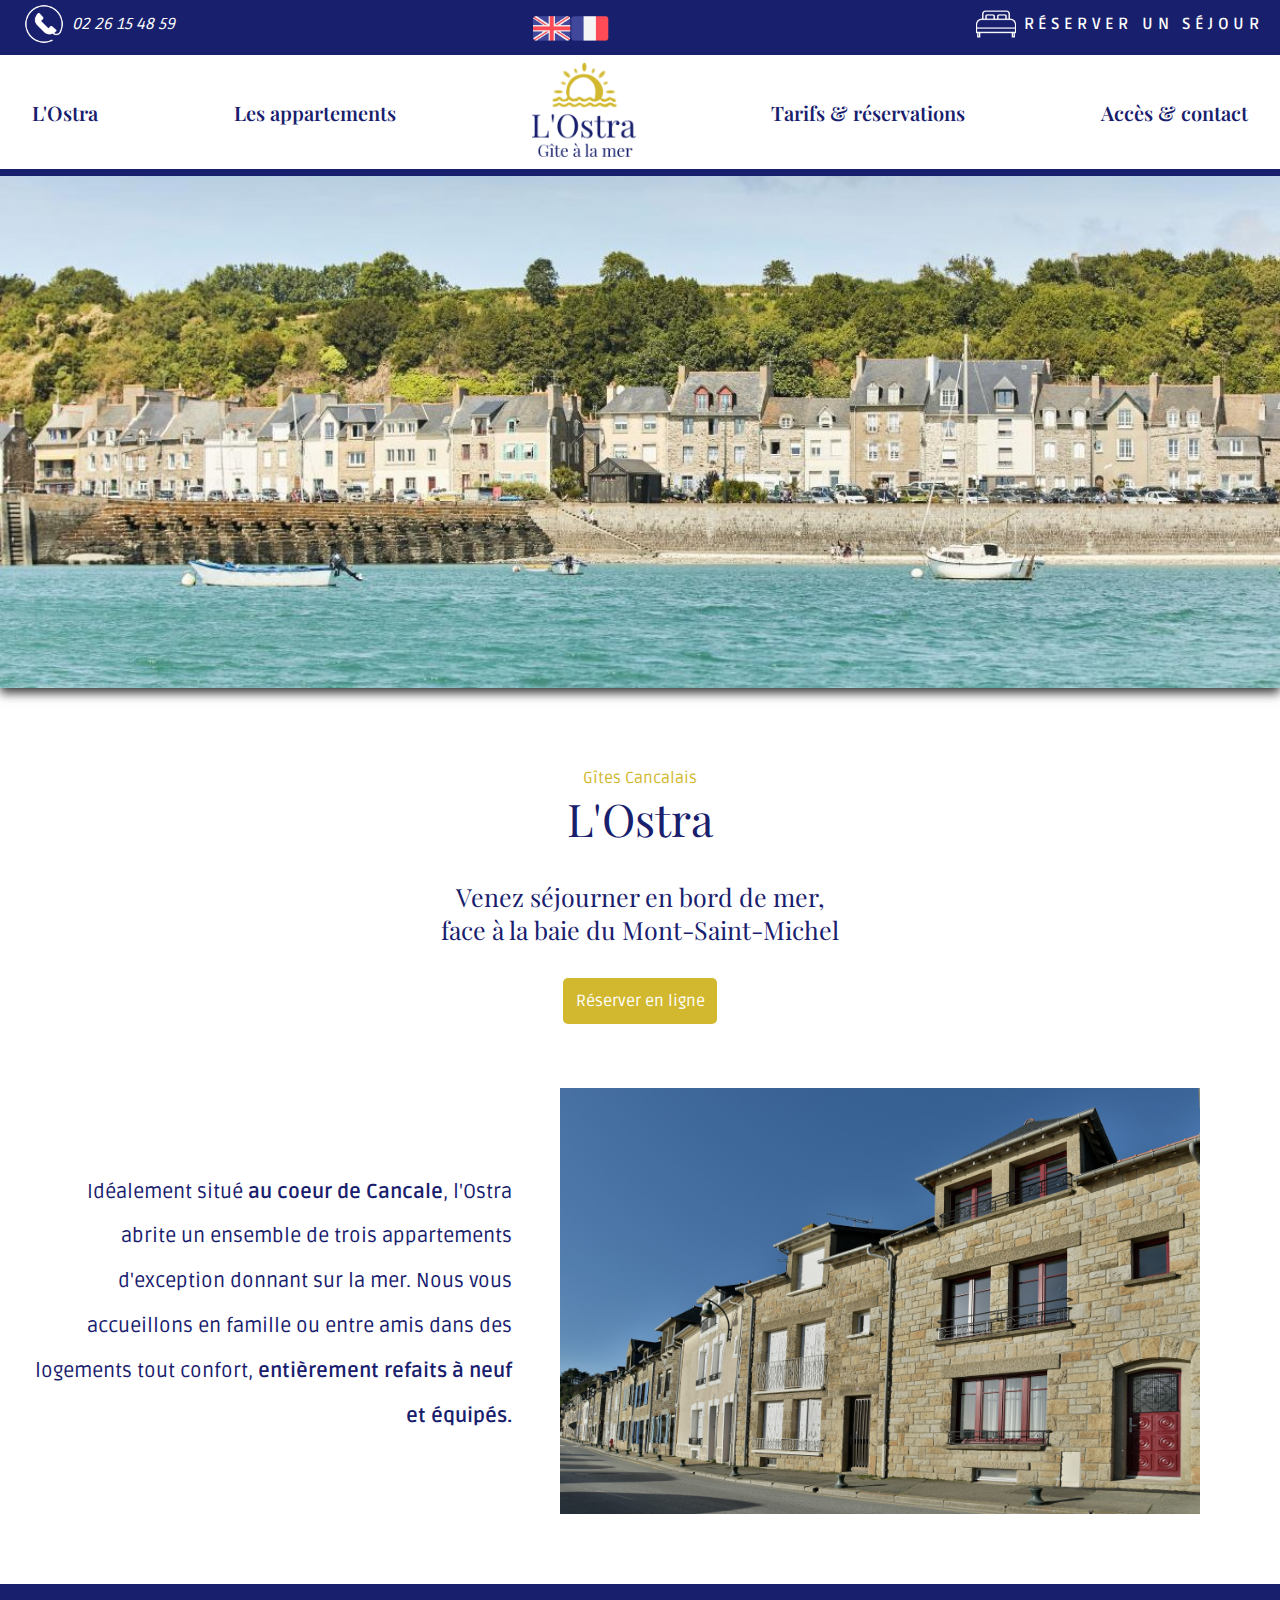
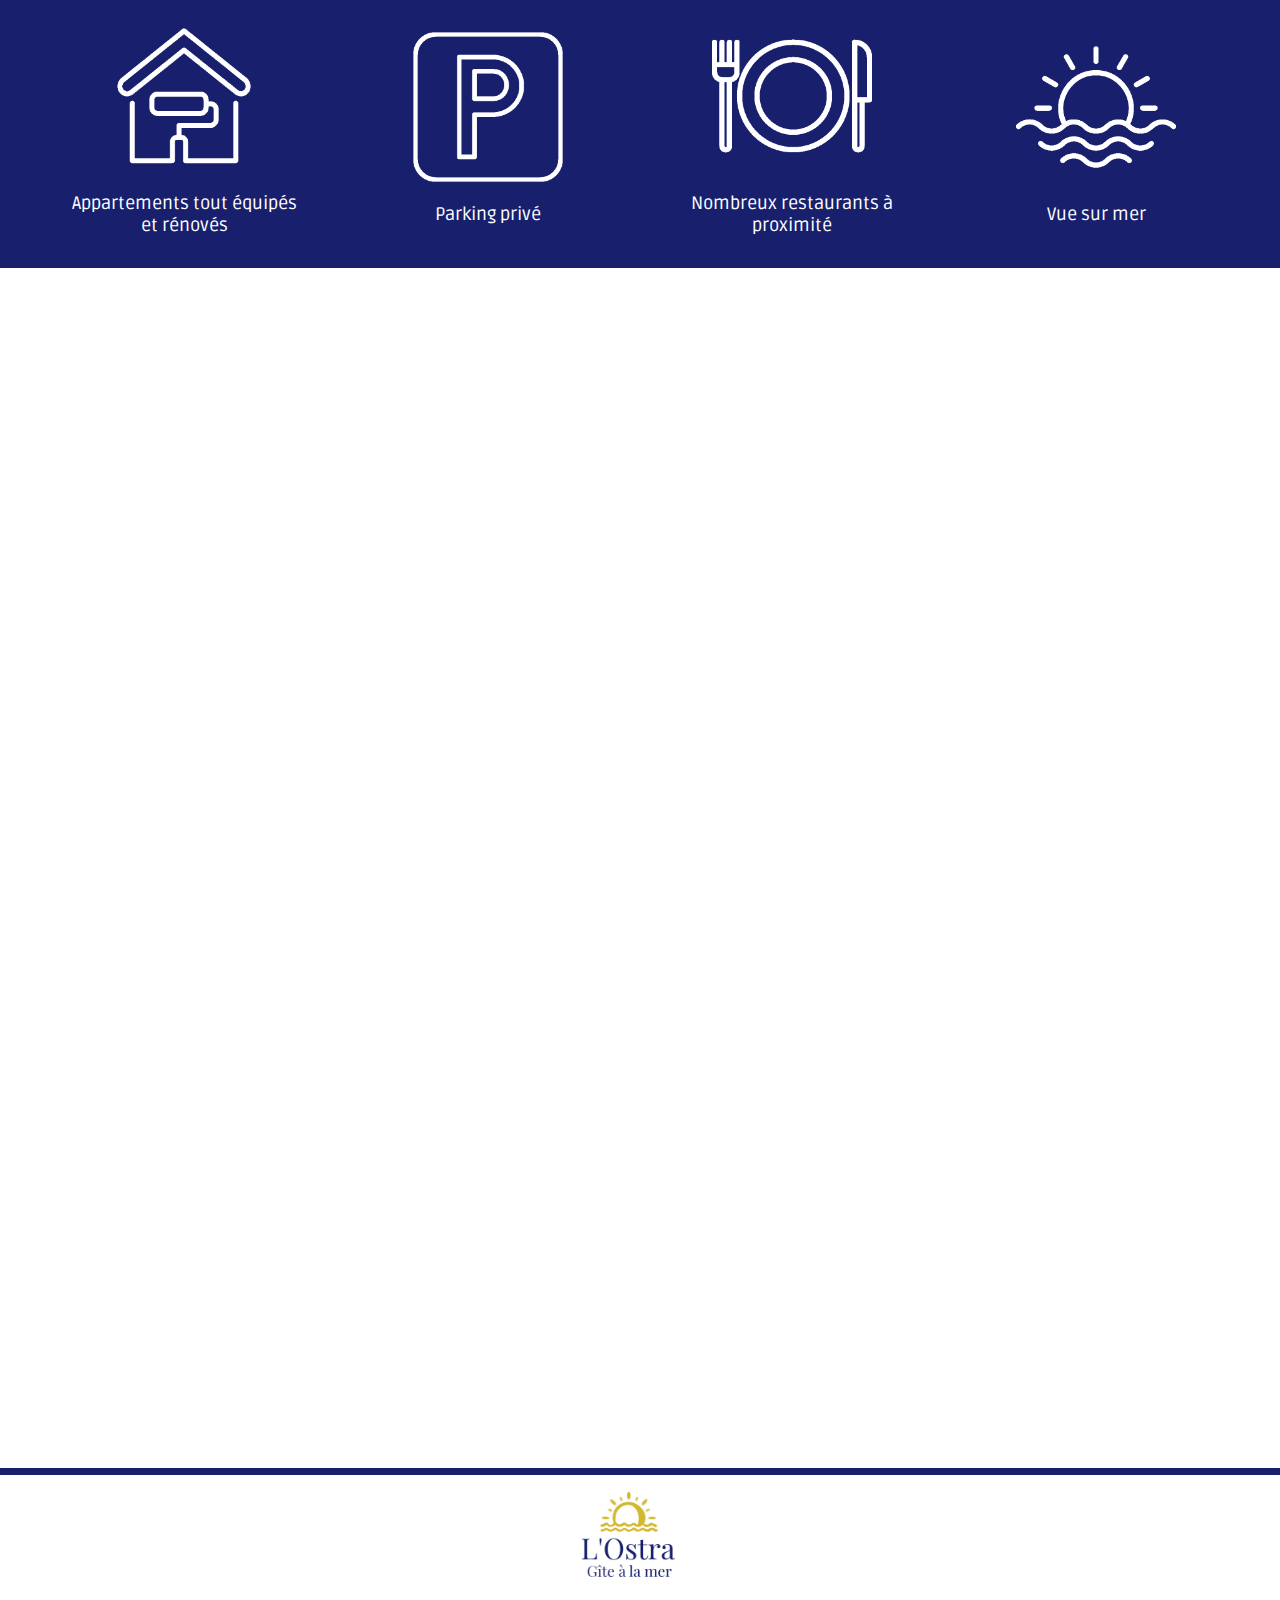
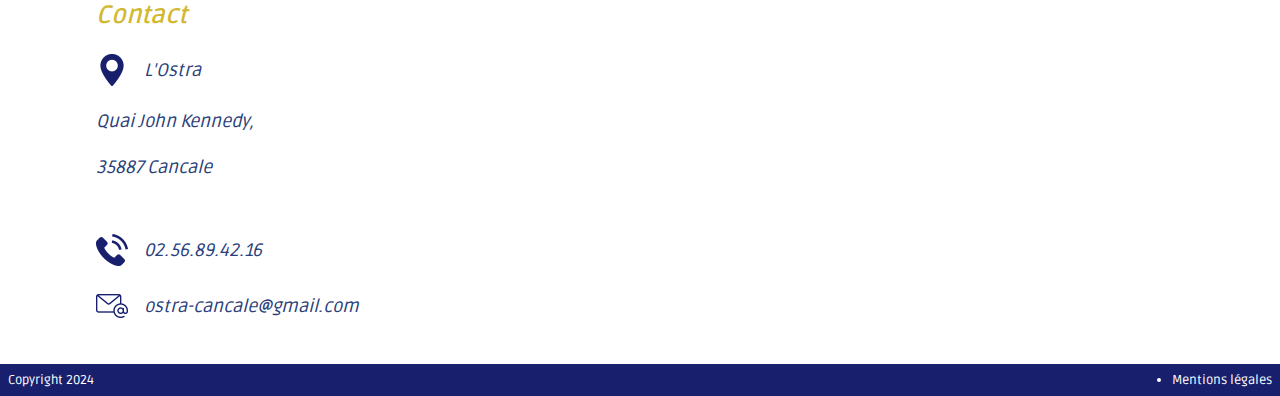
==== index.html @ 4438bdbd "first commit" ====
<!DOCTYPE html>
<html lang="en">
<head>
    <meta charset="UTF-8">
    <meta http-equiv="X-UA-Compatible" content="IE=edge">
    <meta name="viewport" content="width=device-width, initial-scale=1.0">
    <title>Accueil</title>
    <link rel="stylesheet" href="./index.css">
    <link rel="preconnect" href="https://fonts.googleapis.com">
    <link rel="stylesheet" href="./flickity.css" media="screen">
<link rel="preconnect" href="https://fonts.gstatic.com" crossorigin>
<link href="https://fonts.googleapis.com/css2?family=Ruda:wght@400;600;700;800&display=swap" rel="stylesheet">
<link rel="preconnect" href="https://fonts.googleapis.com">
<link rel="preconnect" href="https://fonts.gstatic.com" crossorigin>
<link href="https://fonts.googleapis.com/css2?family=Playfair+Display:wght@400;500;600&display=swap" rel="stylesheet">
</head>
<body>
  
    <header>
        <ul id="info_line">
            <li><img class="info-icon" src="./img/phone-iconw.png" alt="logo">02 26 15 48 59</li> 
            <li><img class="langIcon" id="english" src="./img/engfra.png" alt="logo"></li>
            <li id="button-resa"><img class="info-icon" src="./img/bedw.png" alt="logo">Réserver un séjour</li>
            <!-- <li id="button-resaEn"><img class="info-icon" src="./img/bedw.png" alt="logo">Book a stay</li>
            -->
        </ul>

       <nav id="firstnav">
        <ul>
            <li><a href="index.html">L'Ostra</a></li>
            <li><a href="appart.html">Les appartements</a></li>
            <li><a href="#"><img id="logo" src="./img/ostralog.png" alt="logo"></a></li>
            <li><a href="tarifs.html">Tarifs & réservations</a></li>
            <li><a href="contact.html">Accès & contact</a></li>
        </ul>
       </nav>
       <nav id="firstnavEn">
        <ul>
            <li><a href="index.html">L'Ostra</a></li>
            <li><a href="appart.html">Appartements</a></li>
            <li><a href="#"><img id="logo" src="./img/ostralog.png" alt="logo"></a></li>
            <li><a href="tarifs.html">Rates & Booking</a></li>
            <li><a href="contact.html">Access & Contact</a></li>
        </ul>
       </nav>
       <nav class="secondnav">
        <ul>
            <li><a href="index.html">L'Ostra</a></li>
            <li><a href="appart.html">Les appartements</a></li>
            <li><a href="#"><img id="logomini" src="./img/ostralogmini2.png" alt="logo"></a></li>
            <li><a href="tarifs.html">Tarifs & réservations</a></li>
            <li><a href="contact.html">Accès & contact</a></li>
        </ul>
       </nav>
       <nav class="secondnavEn">
        <ul>
            <li><a href="index.html">L'Ostra</a></li>
            <li><a href="appart.html">Appartments</a></li>
            <li><a href="#"><img id="logomini" src="./img/ostralogmini2.png" alt="logo"></a></li>
            <li><a href="tarifs.html">Rates & Booking</a></li>
            <li><a href="contact.html">Access & Contact</a></li>
        </ul>
       </nav>
       <div id="catchphraseIndex">
        <!-- <div id="catchtext">Découvrez la Bretagne</div> -->
    </div>
    </header>
    <main>
        <div id="fr"></div>
        <div id="pres">Gîtes Cancalais</div>
        <div id="maintitle">L'Ostra</div>
        <div id="attract">Venez séjourner en bord de mer, face à la baie du Mont-Saint-Michel</div>

        <div id="attractEn">Come and stay by the sea, facing the bay of Mont-Saint-Michel</div>
        
        <button id="buttonbookFr">Réserver en ligne</button>
        <button id="buttonbookEn">Book online</button>
        <div id="presentation">
            <div id="presentationtext">Idéalement situé <b>au coeur de Cancale</b>, l'Ostra abrite un ensemble de trois appartements d'exception donnant sur la mer. Nous vous accueillons en famille ou entre amis dans des logements tout confort, <b>entièrement refaits à neuf et équipés.</b></div>
            <div id="presentationtextEn"> Ideally located in the heart of Cancale, Ostra is home to three exceptional apartments overlooking the sea. We welcome you, your family or friends, to our fully equipped and refurbished apartments.</div>
           <div id="presentationimg"> <img src="./img/photograph/communs/2.JPG" alt="logo"></div>
        </div>

       

        <div id="pointsforts">
            <ul>
            <li><img src="./img/renove.png" alt="logo">Appartements tout équipés et rénovés</li>
            <li><img src="./img/parking.png" alt="logo">Parking privé 
                <!-- et bornes de chargement -->
            </li>
            <li><img src="./img/restaurant.png" alt="logo">Nombreux restaurants à proximité</li>
            <li><img src="./img/ete.png" alt="logo">Vue sur mer</li>
        </ul>
        </div>
        <div id="moredetailed">
            <!-- D’une capacité de 17 chambres, La Marinière est idéalement situé (proche de la gare et d’intra-muros).

            L’hôtel est entièrement non-fumeur et nous acceptons les animaux, sous réserve d’un supplément.
            
            Attention, nous ne disposons pas d'équipement adéquat à l'accueil des PMR.
            Vous disposerez 
            
            Nos chambres doubles avec terrasse pour deux personnes, sont composées chacune d’un lit double et équipées d’une salle d’eau, avec sèche-cheveux et produits d’accueil.
            
            Vous disposez d’une chambre équipée d’un bureau, d’une télé, d’un placard, d’une connexion Wifi.
            
            Nos chambres twins, pour deux personnes, composées chacune de deux lits simples, sont équipées d’une salle d’eau avec produits d’accueil.
            
            Vous disposez d’une chambre équipée d’un bureau, d’une télé, d’un placard, d’une connexion Wifi.
            
            Attention à bien préciser le type de chambre souhaité lors de votre réservation !
            Nos chambres doubles pour deux personnes, composées chacune d’un lit double, sont équipées chacune d’une salle d’eau et produits d’accueil.
            
            Vous disposez d’une chambre équipée d’un bureau, d’une télé, d’un placard, d’une connexion Wifi. -->
           
            <button class="bigButton"><a href="appart.html">Découvrir les appartements</a></button>
            
            
            </div>

                
        <!-- <p><code>freeScroll: true, wrapAround: true</code></p>

        Flickity HTML init 
        <div class="gallery js-flickity"
          data-flickity-options='{ "wrapAround": true }'>
            <div class="gallery-cell"><img src="./img/829784388cb84018b4e0a3b78210ef37.png" alt="logo"></div>
            <div class="gallery-cell"><img src="./img/restaurant.png" alt="logo"></div>
            <div class="gallery-cell"><img src="./img/restaurant.png" alt="logo"></div>
            
          </div> -->
        
    </main>
    <footer>
       <div id="divlogof"><a href="#"><img id="logofooter" src="./img/ostralog.png" alt="logo"></div>
       
        <div id="footer_content">

            
        
        <ul id="infos_contact">
            <li id="titlecontact">Contact</li>
            <li><img id="logofooter" src="./img/map.png" alt="logo">L'Ostra</li>
            <li>Quai John Kennedy,</li>
            <li>35887 Cancale</li>

            
            <li id="phone_number"><img id="logofooter" src="./img/telephone-blue.png" alt="logo"> 02.56.89.42.16</li>
            <li><img id="logofooter" src="./img/emailb.png" alt="logo">ostra-cancale@gmail.com</li>
        </ul>
           <iframe src="https://www.google.com/maps/embed?pb=!1m18!1m12!1m3!1d84282.75724838756!2d-1.9298327295384368!3d48.68949697264132!2m3!1f0!2f0!3f0!3m2!1i1024!2i768!4f13.1!3m3!1m2!1s0x480e9d7546e61dbd%3A0x40ca5cd36e4b6c0!2sCancale!5e0!3m2!1sfr!2sfr!4v1680554603743!5m2!1sfr!2sfr" width="600" height="350" style="border:0;" allowfullscreen="" loading="lazy" referrerpolicy="no-referrer-when-downgrade"></iframe>
    </div>
        <ul id="copyright">
            <li>Copyright 2024</li>
            <li>Mentions légales</li>
        </ul>

     
    </footer>
    <script src="menuhidden.js"></script>
    <script src="carousel.js"></script>
    <script src="flickity.pkgd.min.js"></script>
    <script src="acces.js"></script>
    <script src="bilingual.js"></script>
</body>
</html>
---- index.css ----
* {
  margin: 0;
  padding: 0;
  font-size: 100%;
  font-family: "Ruda", sans-serif;
  scroll-behavior: smooth;
  /* list-style: none; */
  text-decoration: none;
  box-sizing: border-box;
  width:100fr;
}


header {
  background-size: cover;
  color: white;
  height: auto;
  /* border-bottom: solid 7px #d2b82e; */
  box-shadow: 0 5px 10px rgb(55, 55, 55);
  list-style: none; 
  text-decoration: none;
}

#info_line {
  display: flex;
  justify-content: space-between;
  color:white;
  background-color: #18206d;
  height:3rem;
  font-style: italic;
}

#info_line li {
  display: flex;
  align-items: center;
  justify-content:center;
  padding: 1rem;
  
}


#button-resa,
#button-resaEn{
  text-transform: uppercase;
  font-style: normal;
  font-weight: 600;
  letter-spacing: 0.3rem;
}

#button-resa:hover,
#button-resaEn:hover {
  cursor: pointer;
  color: #d2b82e;
  transition: 0.6s;
}

#button-resaEn{
  display: none;
}

.info-icon{
  height:3.5rem;
  padding:0.5rem;
}

#firstnav{
  color: #18206d;
  display: flex;
  width: 100%;
  height:fit-content;
  justify-content:center;
  align-items: center;
  background-color: white  ;       
  height:8rem;
  z-index: 10;
  font-weight: 600;
  border-bottom: 7px #18206d solid;
  border-top: 7px #18206d solid;
  max-width: 100vw;
}

#firstnavEn{
  color: #18206d;
  display: none;
  width: 100%;
  height:fit-content;
  justify-content:center;
  align-items: center;
  background-color: white  ;       
  height:8rem;
  z-index: 10;
  font-weight: 600;
  border-bottom: 7px #18206d solid;
  border-top: 7px #18206d solid;
  max-width: 100vw;
}

#firstnavEn ul {
  display: flex;
  justify-content: space-between;
  width:100%;
  align-items: center;
  text-align: center;
}

.secondnav{
  display: flex;
  width: 100%;
  height:fit-content;
  justify-content:center;
  align-items: center;
  font-weight: 600;
  background-color: white;
  height:4rem;
  color:#18206d;
  visibility: hidden;
  transition: all 1s ease-in-out;
  position: fixed;
  top: 0;
  box-shadow: 0 7px 30px rgb(55, 55, 55); 
  z-index: 100;
}

.secondnavEn{
  display: none;
  width: 100%;
  height:fit-content;
  justify-content:center;
  align-items: center;
  font-weight: 600;
  background-color: white;
  height:4rem;
  color:#18206d;
  visibility: hidden;
  transition: all 1s ease-in-out;
  position: fixed;
  top: 0;
  box-shadow: 0 7px 30px rgb(55, 55, 55); 
  z-index: 100;
}

#firstnav ul,
.secondnav ul {
  display: flex;
  justify-content: space-between;
  width:100%;
  align-items: center;
  text-align: center;
  
}

nav li {
  display: flex;
  justify-content: center;
  align-items: center;
  padding: 1rem;
  margin:0 1rem;
}

nav a {
  color:#18206d;
  font-family: "playfair display";
  font-size:20px;
}

#firstnav a:hover,
.secondnav a:hover {
 color:#b89e14;
 cursor: pointer;
 transition: 0.6s;
}

#logo{
  width:6.5rem;
}
#logomini{
  width:8rem;
}

#catchphraseIndex {
  text-transform: uppercase;
  background-image: url(./img/hheader.jpg);
  background-repeat: no-repeat;
  background-size: cover;
  background-position: 50%;
  height:32rem;
  font-size: 50px;
  display: flex;
  justify-content: center;
  align-items: end;
}

#catchphraseAppart {
  text-transform: uppercase;
  background-image: url(./img/photograph/first/14.JPG);
  background-repeat: no-repeat;
  background-size: cover;
  background-position:center;
  height:32rem;
  font-size: 50px;
  display: flex;
  justify-content: center;
  align-items: end;
}

/* #catchtext{
  padding:0.7rem;
  color: white;
  background-color: #d2b72e66;
  height:fit-content;
  border-radius: 10px;
  margin:1rem;
} */


main{
  display: flex;
  flex-direction: column;
  align-items: center;
  justify-content: center;
  margin-top:5rem;
  margin-bottom: 15rem;
}

main a {
  text-decoration: none;
}

#pres{
 color:#d2b82e;
}

#maintitle{
  font-size: 45px;
  color:#18206d;
  font-family: "playfair display";

}

#attract,
#attractEn {
  padding:2rem;
  color:#18206d;
  font-size: 25px;
  width: 30rem;
  text-align: center;
  font-family: "playfair display";
  max-width: 90vw;
}
#attractEn {
  display: none;
}


#buttonbookEn{
  display:none;
}


button{
  padding:0.8rem;
  background-color: #d2b82e;
  color:white;
  border: none;
  border-radius: 5px;
}

button:hover{
  background-color: #18206d;
  transition: 0.6s;
  cursor: pointer;
}

#presentation {
  columns: 2 auto;
  margin: 1rem;
  font-size: 20px;
  display: flex;
  justify-content: center;
  align-items: center;
  text-align: end;

}

#presentationtext,
#presentationtextEn{
  color:#18206d;
  width:30rem;
  max-width: 90vw;
  line-height: 2.8rem;
}

#presentationtextEn{
  display:none;
}

#presentationimg img{
  width:40rem;
  margin:3rem;
  max-width: 90vw;
}


#pointsforts{
  background-color: #18206d;
  color:white;
  width: 100%;
  font-size: 18px;
  padding:2rem;
  margin-bottom: 10rem;
}

#pointsforts ul{
  display: flex;
  justify-content: space-around;
  align-items: center;
}

#pointsforts li{
  display: flex;
  flex-direction: column;
  justify-content: center;
  align-items: center;
  width:15rem;
  text-align: center;
}

#pointsforts img{
  width:10rem;
  margin-bottom:1rem
}


#moredetailed {
  display: flex;
  align-items: center;
  justify-content: center;
  background-image: linear-gradient(rgba(0, 0, 0, 0.5),rgba(0, 0, 0, 0.5)), url("./img/photograph/second/10.JPG");
  height:50rem;
  width:100vw;
  background-position: 10%;
  background-size: cover;
  background-repeat: no-repeat;
  background-attachment: fixed;
  
}

.bigButton {
  width:30rem;
  height:10rem;
  background-color: transparent;
  border: 3px #fff solid;
  font-size: 30px;
  font-weight: 600;
  
}
.bigButton a {
  color:#fff;
}

.bigButton:hover{
  background-color: rgba(66, 86, 177, 0.318);
  transition: 0.8s ease-in-out;
}

.langIcon {
  width:5rem;
}

.langIcon:hover{
  cursor: pointer;
  width:5.3rem;
}

/* appart ************/

.apparttitle{
  font-size:40px;
  text-transform: uppercase;
  padding:1rem;
  color:#18206d;
  border: 1px solid #d2b82e;
  border-radius: 5px;
  font-family: "playfair display";
}


.apparttitle2{
  font-size:30px;
  text-transform: uppercase;
  padding:1rem;
  color:#18206d;
  border: 1px solid #d2b82e;
  border-radius: 5px;
  margin-top:5rem;
  margin-bottom: 2rem;
  
}

.appartpres{
  padding:2rem;
  color:#18206d;
  font-size: 21px;
  width:50rem;
  max-width: 80vw;
  text-align: center;
  line-height: 2.2rem;
  font-family: "playfair display";
}



.bedtitle{
  font-size:21px;
  font-weight: 600;
  color: #18206d;
}

.iconequip{
  width:4rem;
  margin:0.7rem;
  
}


#vuemerImg{
  background-image: linear-gradient(rgba(0, 0, 0, 0.3),rgba(0, 0, 0, 0.3)), url(./img/photograph/second/11.JPG);
  height:30rem;
  width: 100vw;
  background-position: 30%;
  background-attachment: fixed;
}

#vuemerbisImg{ 
  margin-top: 3rem;
  background-image: linear-gradient(rgba(0, 0, 0, 0.5),rgba(0, 0, 0, 0.5)), url(./img/photograph/communs/3.JPG);
  height:30rem;
  width: 100vw;
  background-attachment: fixed;
  display: flex;
  align-items: center;
  justify-content: center;
  width:100vw;
  background-position: 10%;
  background-size: cover;
  background-repeat: no-repeat;
}

.case{
  display:flex;
  flex-direction: column;
  justify-content: center;
  align-items: center;
  margin:0.7rem 0;
}


.wrapper {
  display: grid;
  grid-template-columns: repeat(3, 18rem);
  grid-gap: 5px;
  grid-auto-rows: minmax(100px, auto);
  color:#574722;
  font-weight: 600;
  text-transform: uppercase;
  font-size: 16px;
  text-align: center;
}

#couch{
  display:flex;
  justify-content: center;
  align-items: center;
  color: #18206d;
  font-size: 19px;
}

.couchimg{
  display: flex;
  flex-direction: column;
  align-items: center;
  justify-content: center;
  width:7rem;
  text-align: center;
  margin:1rem 4rem 3rem 4rem;
}
.divmezza{
  border:1px #d22e2e solid;
  padding:2rem 1rem;
  width:20rem;
  text-align: center;
}
.couchimgSup {
  display:flex;
  align-items: center;
  justify-content: center;

}
.divmezza img{
  width:2.2rem;
}

/* .apparttitle,
.appartpres,
.differentsAcces {
  animation-duration: 5s;
  animation-name: slidein;
} */

/* .differentsAcces {
  opacity: 0;
  position: relative;
  transition-duration: 2s;
} */

/* @keyframes slidein {
  from {
    margin-left: 30%;
  }

  to {
    margin-left: 0%;
  }
} */

#privatePark {
  margin: 2rem 0;
  color: #18206d;
  font-size: 18px;
  display: flex;
  justify-content: center;
  align-items: center;
  text-align: center;
  width: 100%;
  max-width: 85vw;
}

#privateImg {
  width:40rem;
  max-width: 80vw;
}

#privatePark p {
  width:18rem;
  font-size: 20px;
  line-height: 2rem;
  padding:2rem;
}

dl{
  list-style-type:disc;
}

dt{
  font-size: 30px;
  font-weight: 600;
  color:#594821;
}

dd{
  color:#d2b82e;
}

.differentsAcces{
  display: flex;
  flex-direction: column;
  margin:4rem;
  align-items: start;
  width:30rem;
  max-width: 80vw;
}

.buttonCar,
.buttonTrain,
.buttonBus{
  font-size: 22px;
  text-transform: uppercase;
  display: flex;
  width:30rem;
  max-width: 90vw;
  align-items: center;
  justify-content: space-between;
  font-family: "playfair display"; 
  box-sizing: border-box;
  border: 2px solid transparent;
  -webkit-transition: all 0.9s ease-in-out;
  transition: all 0.9s ease-in-out;
  padding:1rem;
}


.buttonCar:hover,
.buttonTrain:hover,
.buttonBus:hover {
  /*transition: 1.5s ease-in-out;*/
    border: 2px solid #5747224a;
  
  /* background-color: blueviolet;  */

  cursor: pointer;
}



.firsticon {
  width:3rem;
  margin-right:1rem; 
}

.contenerTrain,
.contenerCar,
.contenerBus{
  display: none;
}

.hiddenText{
  color:#574722;
  width:90%;
  padding:1rem 0 1rem 3rem;
}

.plus1,
.plus2,
.plus3,
.moins1,
.moins2,
.moins3 {
  width:2rem;
}

.plus1:hover,
.plus2:hover,
.plus3:hover {
  transform: rotate(140deg);
  transition: all ease-in-out;   
}

/* .moins1,
.moins2,
.moins3 {
  display:none;
} */

.carText{
  list-style-type: "↬ "; 
}

.accespic{
  width:35rem;
  height:100%;
}

#overlayduo{
  display: flex;
  
}


/* Conteneur principal */
.overlay-image {
  position: relative;
  width: 35rem;
  margin:2rem;
 }
 
 /* Image originale */
 .overlay-image .image {
  display: block;
  width: 100%;
  height: auto;
  
 }
 
 /* Texte original */
 .overlay-image .text {
  color: #fff;
  font-size: 25px;
  font-family: "playfair display";
  line-height: 1.5em;
  /* text-shadow: 2px 2px 2px #000; */
  text-align: center;
  position: absolute;
  top: 50%;
  left: 50%;
  transform: translate(-50%, -50%);
  width: 100%;
 }


 /* Overlay */
.overlay-image .hover {
  position: absolute;
  top: 0;
  height: 100%;
  width: 100%;
  opacity: 0;
  transition: .5s ease-in-out;
 }
 
 /* Apparition overlay sur passage souris */
 .overlay-image:hover .hover {
  opacity: 1;
 }

 /********* Hover background et texte uniquement *******/

.overlay-image .normal {
  transition: .5s ease;
 }
 .overlay-image:hover .normal {
  opacity: 0;
 }
 .overlay-image .hover {
  background-color: rgba(0,0,0,0.5);
 }
/* 
* {
  -webkit-box-sizing: border-box;
  box-sizing: border-box;
}

.gallery {
  background: #EEE;
}

.gallery-cell {
  width: 66%;
  height: 200px;
  margin-right: 10px;
  counter-increment: gallery-cell;
}

/* cell number */
/* .gallery-cell:before {
  display: block;
  text-align: center;
  content: counter(gallery-cell);
  line-height: 200px;
  font-size: 80px;
  color: white;
} */ 


#formDiv{

  margin-top: 3rem;
  background-image: linear-gradient(rgba(0, 0, 0, 0.5),rgba(0, 0, 0, 0.5)), url(./img/photograph/communs/1.JPG);
  height:40rem;
  width: 100vw;
  background-attachment: fixed;
  display: flex;
  align-items: center;
  justify-content: center;
  width:100vw;
  background-position: 10%;
  background-size: cover;
  background-repeat: no-repeat;

}
  
  
form {
  width:30rem;
  max-width: 80vw;
  display: flex;
  flex-direction: column;
  align-items:center ;
  justify-content: center;
  color:#fff;
  text-transform: uppercase;
  border:#fff solid 3px;
  padding:2rem;
  background-color: #ffffff77;
}

form label {
  color:#151414;
  padding-top:1.2rem;
  letter-spacing: 0.2rem;
  font-weight: 600;
  font-size: 19px;
}

form input,
form textarea {
  padding:0.6rem;
  text-align: center;
  background-color: #ffffff56;
  border:#d2b82e 1px solid;
  color:#403131;
  margin-bottom: 0.5rem;
}


footer {
  height: auto;
  margin-top: 5rem;
  border-top: 3px #29407a solid;
  border-top: 7px solid #18206d;
}


#footer_content {
  display: flex;
  align-items: center;
  justify-content: space-around;
  color: #29407a;
  text-align:start;
  font-size: 15px;
}

#divlogof {
  display: flex;
  align-items: center;
  justify-content: center;
  width:100%;
  margin-top:1rem;
}
#divlogof img{
  width:80%;
}

iframe {
  margin: 1rem;
}

#infos_contact {
  font-size: 120%;
  display: flex;
  flex-direction: column;
  justify-content: center;
}

#infos_contact li{
  display: flex;
  align-items: center;
  margin-bottom: 1.5rem;
  font-style: italic;
  
}

#infos_contact img{
  width : 2rem;
  margin-right:  1rem;
}

#titlecontact{
  color:#d2b82e;
  font-size: 25px;
  font-weight: 600;

}

#phone_number {
  margin-top: 2rem;
}

#copyright {
  display: flex;
  justify-content: space-between;
  font-size: 80%;
  background-color: #18206d;
  color: white;
  padding: 0.5rem;
}


@media (max-width: 480px) and (orientation: portrait) {

#firstnav ul{
  display: flex;
  flex-direction: column;
}

#pointsforts ul{
  display: flex;
  flex-direction: column;
  max-width: 90vw;
}

#presentation{
  display: flex;
  flex-direction: column;
}
  
#presentationtext{
  text-align: center;
}

}

@media (max-width: 850px) and (orientation: landscape) {
  

}
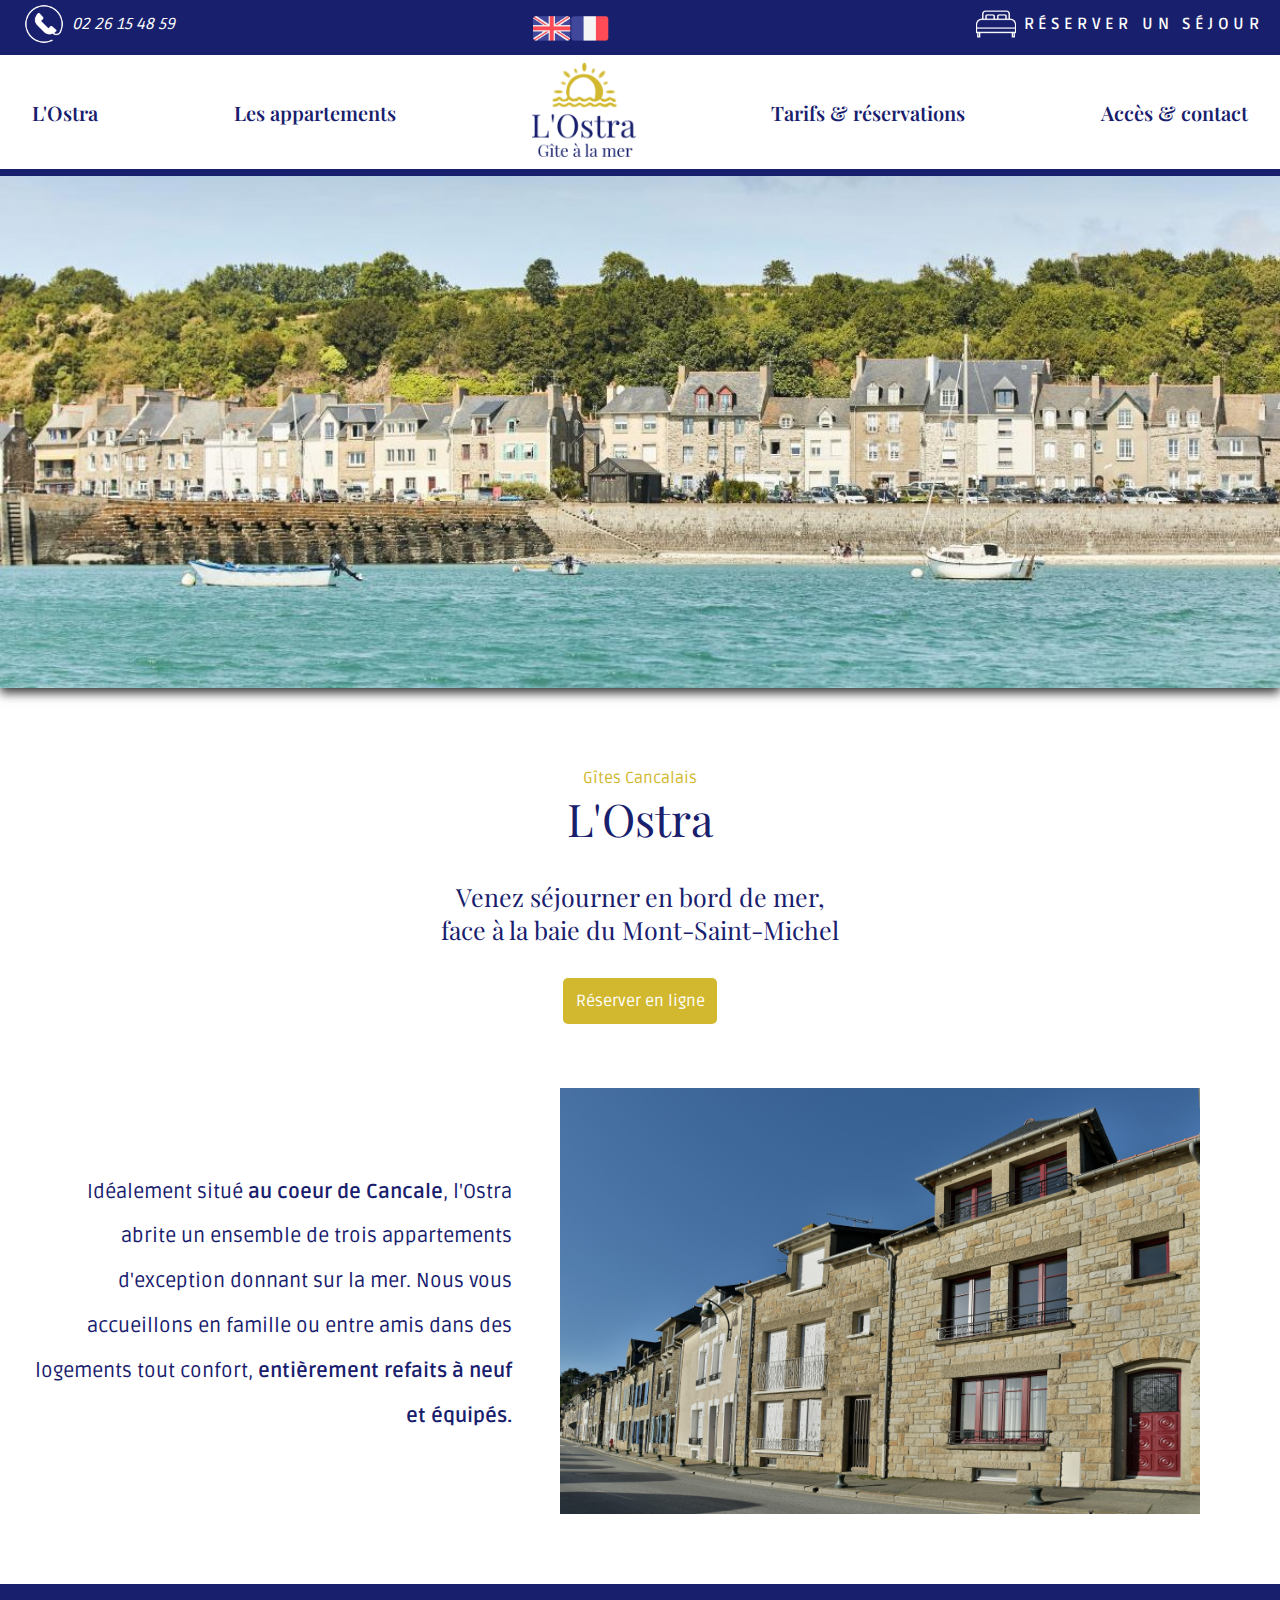
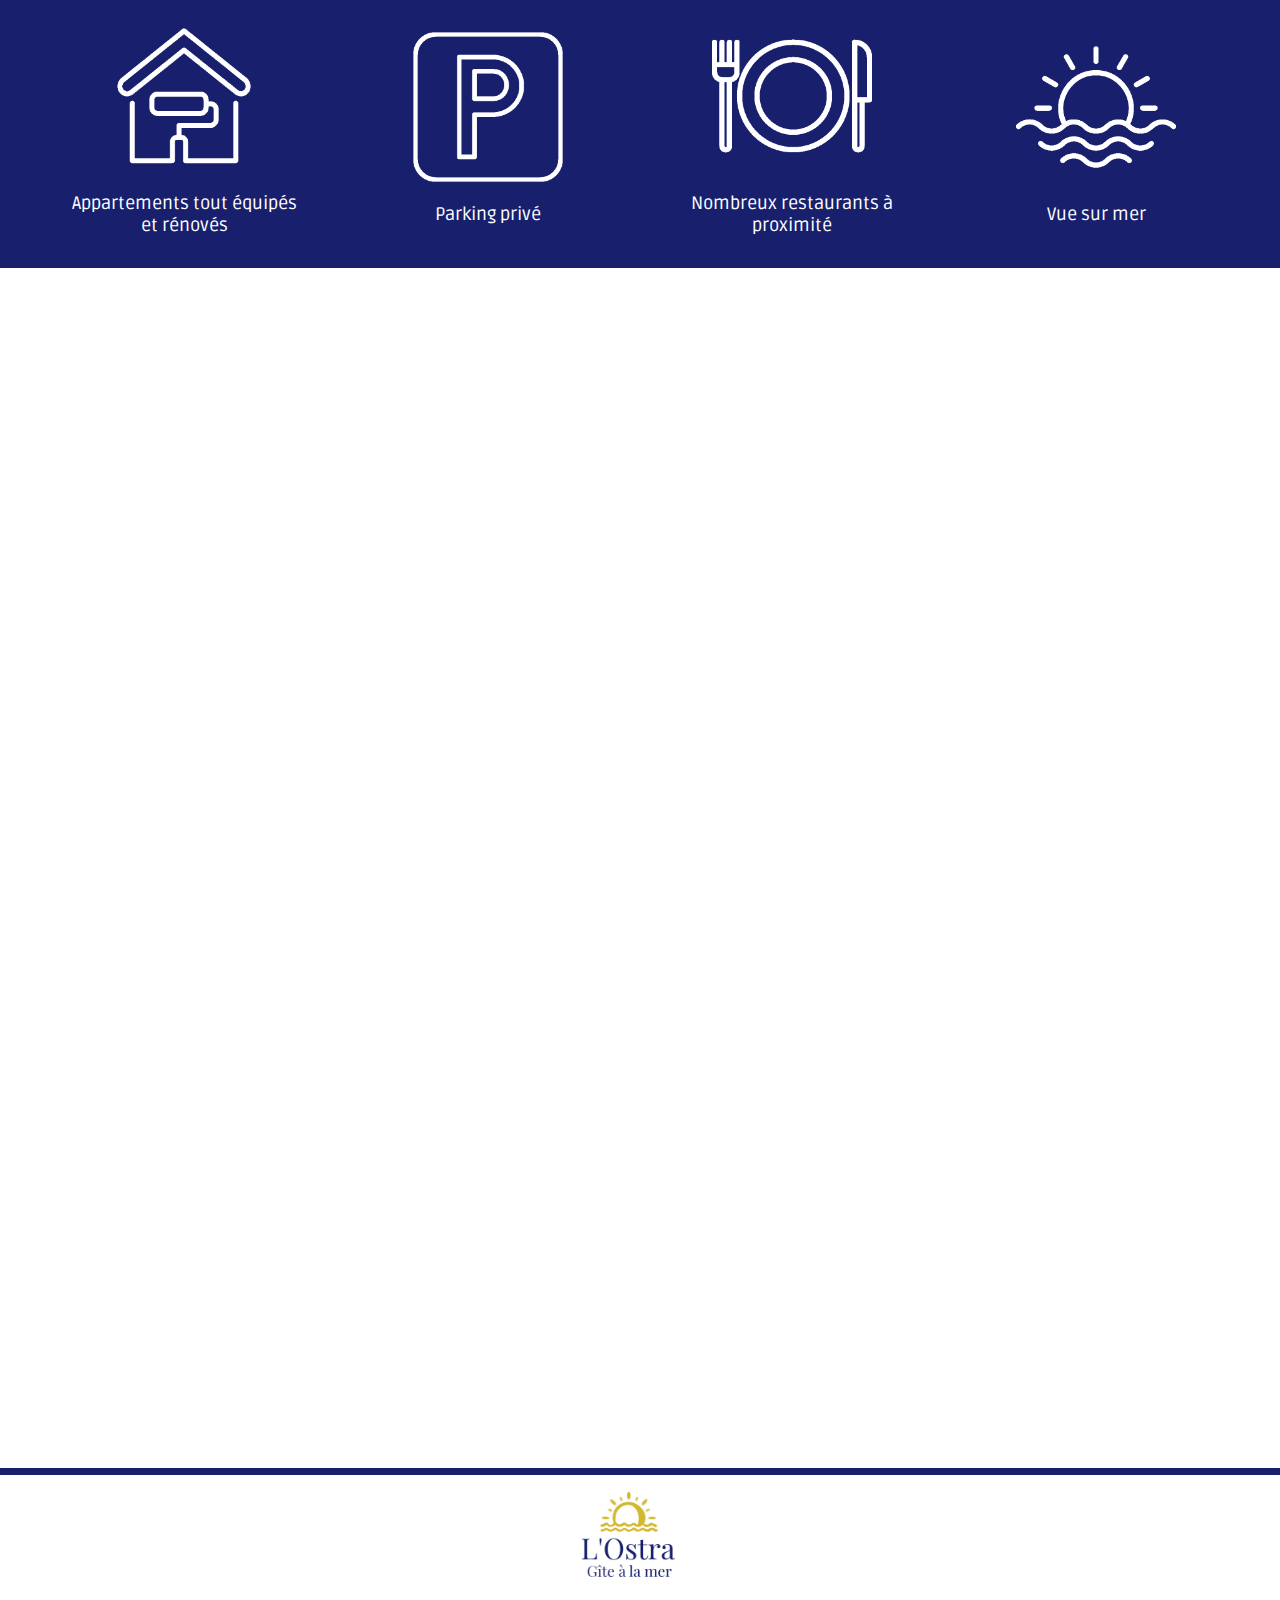
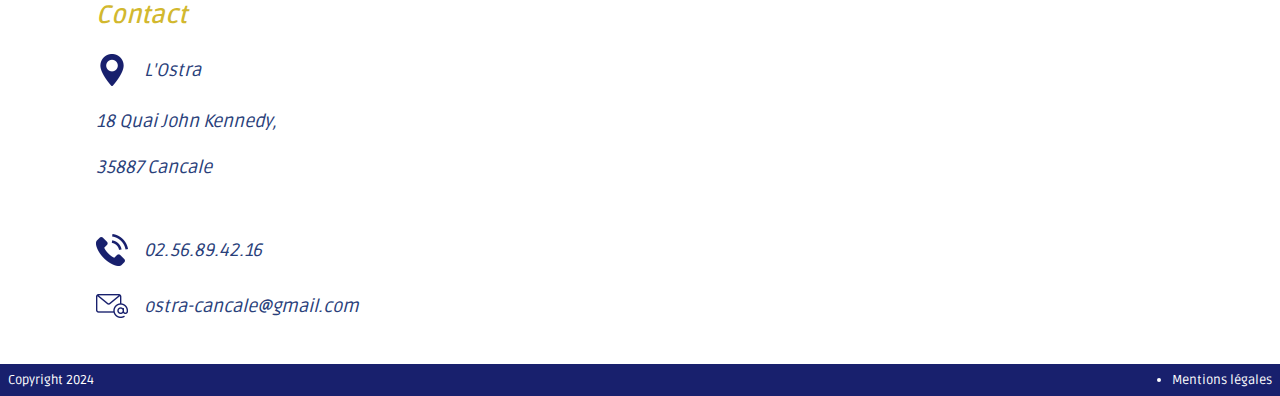
==== commit 799ee39e: "a" ====
--- a/index.html
+++ b/index.html
@@ -115,6 +115,7 @@
             Vous disposez d’une chambre équipée d’un bureau, d’une télé, d’un placard, d’une connexion Wifi. -->
            
             <button class="bigButton"><a href="appart.html">Découvrir les appartements</a></button>
+            <button class="bigButtonEn"><a href="appart.html">Discover our flats</a></button>
             
             
             </div>
@@ -142,7 +143,7 @@
         <ul id="infos_contact">
             <li id="titlecontact">Contact</li>
             <li><img id="logofooter" src="./img/map.png" alt="logo">L'Ostra</li>
-            <li>Quai John Kennedy,</li>
+            <li>18 Quai John Kennedy,</li>
             <li>35887 Cancale</li>
 
             
--- a/index.css
+++ b/index.css
@@ -15,10 +15,12 @@
   background-size: cover;
   color: white;
   height: auto;
+  
   /* border-bottom: solid 7px #d2b82e; */
   box-shadow: 0 5px 10px rgb(55, 55, 55);
   list-style: none; 
   text-decoration: none;
+  max-width: 100vw;
 }
 
 #info_line {
@@ -202,7 +204,31 @@
   justify-content: center;
   align-items: end;
 }
-
+#catchphraseContact{
+  text-transform: uppercase;
+  background-image: url(./img/photograph/first/15.JPG);
+  background-repeat: no-repeat;
+  background-size: cover;
+  background-position:center;
+  height:32rem;
+  font-size: 50px;
+  display: flex;
+  justify-content: center;
+  align-items: end;
+}
+
+#catchphraseTarifs{
+  text-transform: uppercase;
+  background-image: url(./img/photograph/first/4.JPG);
+  background-repeat: no-repeat;
+  background-size: cover;
+  background-position:center;
+  height:32rem;
+  font-size: 50px;
+  display: flex;
+  justify-content: center;
+  align-items: end;
+}
 /* #catchtext{
   padding:0.7rem;
   color: white;
@@ -274,6 +300,7 @@
 #presentation {
   columns: 2 auto;
   margin: 1rem;
+  max-width: 100vw;
   font-size: 20px;
   display: flex;
   justify-content: center;
@@ -337,7 +364,8 @@
   justify-content: center;
   background-image: linear-gradient(rgba(0, 0, 0, 0.5),rgba(0, 0, 0, 0.5)), url("./img/photograph/second/10.JPG");
   height:50rem;
-  width:100vw;
+  width: 100%;
+  max-width:100vw;
   background-position: 10%;
   background-size: cover;
   background-repeat: no-repeat;
@@ -345,22 +373,33 @@
   
 }
 
-.bigButton {
+.bigButton,
+.bigButtonEn {
   width:30rem;
   height:10rem;
   background-color: transparent;
   border: 3px #fff solid;
   font-size: 30px;
-  font-weight: 600;
-  
-}
-.bigButton a {
+  font-weight: 600; 
+  display: flex;
+  align-items: center;
+  justify-content: center;
+}
+
+
+.bigButton a,
+.bigButtonEn a {
   color:#fff;
 }
 
-.bigButton:hover{
+.bigButton:hover,
+.bigButtonEn:hover{
   background-color: rgba(66, 86, 177, 0.318);
   transition: 0.8s ease-in-out;
+}
+
+.bigButtonEn{
+  display: none;
 }
 
 .langIcon {
@@ -374,7 +413,8 @@
 
 /* appart ************/
 
-.apparttitle{
+.apparttitle,
+.apparttitleEn{
   font-size:40px;
   text-transform: uppercase;
   padding:1rem;
@@ -384,8 +424,19 @@
   font-family: "playfair display";
 }
 
-
-.apparttitle2{
+.apparttitleEn{
+  display: none;
+}
+
+
+#privateParkEn{
+  display: none;
+}
+
+/****60mcarrés*/
+
+.apparttitle2,
+.apparttitle2En{
   font-size:30px;
   text-transform: uppercase;
   padding:1rem;
@@ -397,7 +448,8 @@
   
 }
 
-.appartpres{
+.appartpres,
+.appartpresEn{
   padding:2rem;
   color:#18206d;
   font-size: 21px;
@@ -408,7 +460,17 @@
   font-family: "playfair display";
 }
 
-
+.appartpresEn{
+  display: none;
+}
+
+#cle{
+  padding-bottom: 3rem;
+}
+
+.apparttitle2En {
+  display: none;
+}
 
 .bedtitle{
   font-size:21px;
@@ -426,7 +488,8 @@
 #vuemerImg{
   background-image: linear-gradient(rgba(0, 0, 0, 0.3),rgba(0, 0, 0, 0.3)), url(./img/photograph/second/11.JPG);
   height:30rem;
-  width: 100vw;
+  width:100%;
+  max-width: 100vw;
   background-position: 30%;
   background-attachment: fixed;
 }
@@ -435,12 +498,12 @@
   margin-top: 3rem;
   background-image: linear-gradient(rgba(0, 0, 0, 0.5),rgba(0, 0, 0, 0.5)), url(./img/photograph/communs/3.JPG);
   height:30rem;
-  width: 100vw;
+  width:100%;
+  max-width: 100vw;
   background-attachment: fixed;
   display: flex;
   align-items: center;
   justify-content: center;
-  width:100vw;
   background-position: 10%;
   background-size: cover;
   background-repeat: no-repeat;
@@ -549,16 +612,26 @@
 
 dl{
   list-style-type:disc;
+  width: 50rem;
+  display: flex;
+  flex-direction: column;
+  max-width: 80vw;
+  padding:2rem;
+}
+
+#dlEn{
+  display: none;
 }
 
 dt{
   font-size: 30px;
   font-weight: 600;
-  color:#594821;
+  color:#413416;
 }
 
 dd{
-  color:#d2b82e;
+  color:#9d8a28;
+  padding:1rem;
 }
 
 .differentsAcces{
@@ -746,12 +819,12 @@
   margin-top: 3rem;
   background-image: linear-gradient(rgba(0, 0, 0, 0.5),rgba(0, 0, 0, 0.5)), url(./img/photograph/communs/1.JPG);
   height:40rem;
-  width: 100vw;
+  max-width: 100vw;
   background-attachment: fixed;
   display: flex;
   align-items: center;
   justify-content: center;
-  width:100vw;
+  width:100%;
   background-position: 10%;
   background-size: cover;
   background-repeat: no-repeat;
@@ -797,6 +870,7 @@
   margin-top: 5rem;
   border-top: 3px #29407a solid;
   border-top: 7px solid #18206d;
+  max-width: 100vw;
 }
 
 
@@ -822,6 +896,7 @@
 
 iframe {
   margin: 1rem;
+  max-width: 90vw;
 }
 
 #infos_contact {
@@ -865,6 +940,8 @@
 }
 
 
+
+
 @media (max-width: 480px) and (orientation: portrait) {
 
 #firstnav ul{
@@ -886,12 +963,36 @@
 #presentationtext{
   text-align: center;
 }
-
-}
-
-@media (max-width: 850px) and (orientation: landscape) {
-  
-
-}
-
-
+#footer_content{
+  display: flex;
+  flex-direction: column;
+}
+}
+
+@media (max-width: 850px) and (orientation: portrait) {
+  
+  #firstnav ul{
+    display: flex;
+    flex-direction: column;
+  }
+  
+  #pointsforts ul{
+    display: flex;
+    flex-direction: column;
+    max-width: 90vw;
+  }
+  
+  #presentation{
+    display: flex;
+    flex-direction: column;
+  }
+    
+  #presentationtext{
+    text-align: center;
+  }
+  
+  
+
+}
+
+
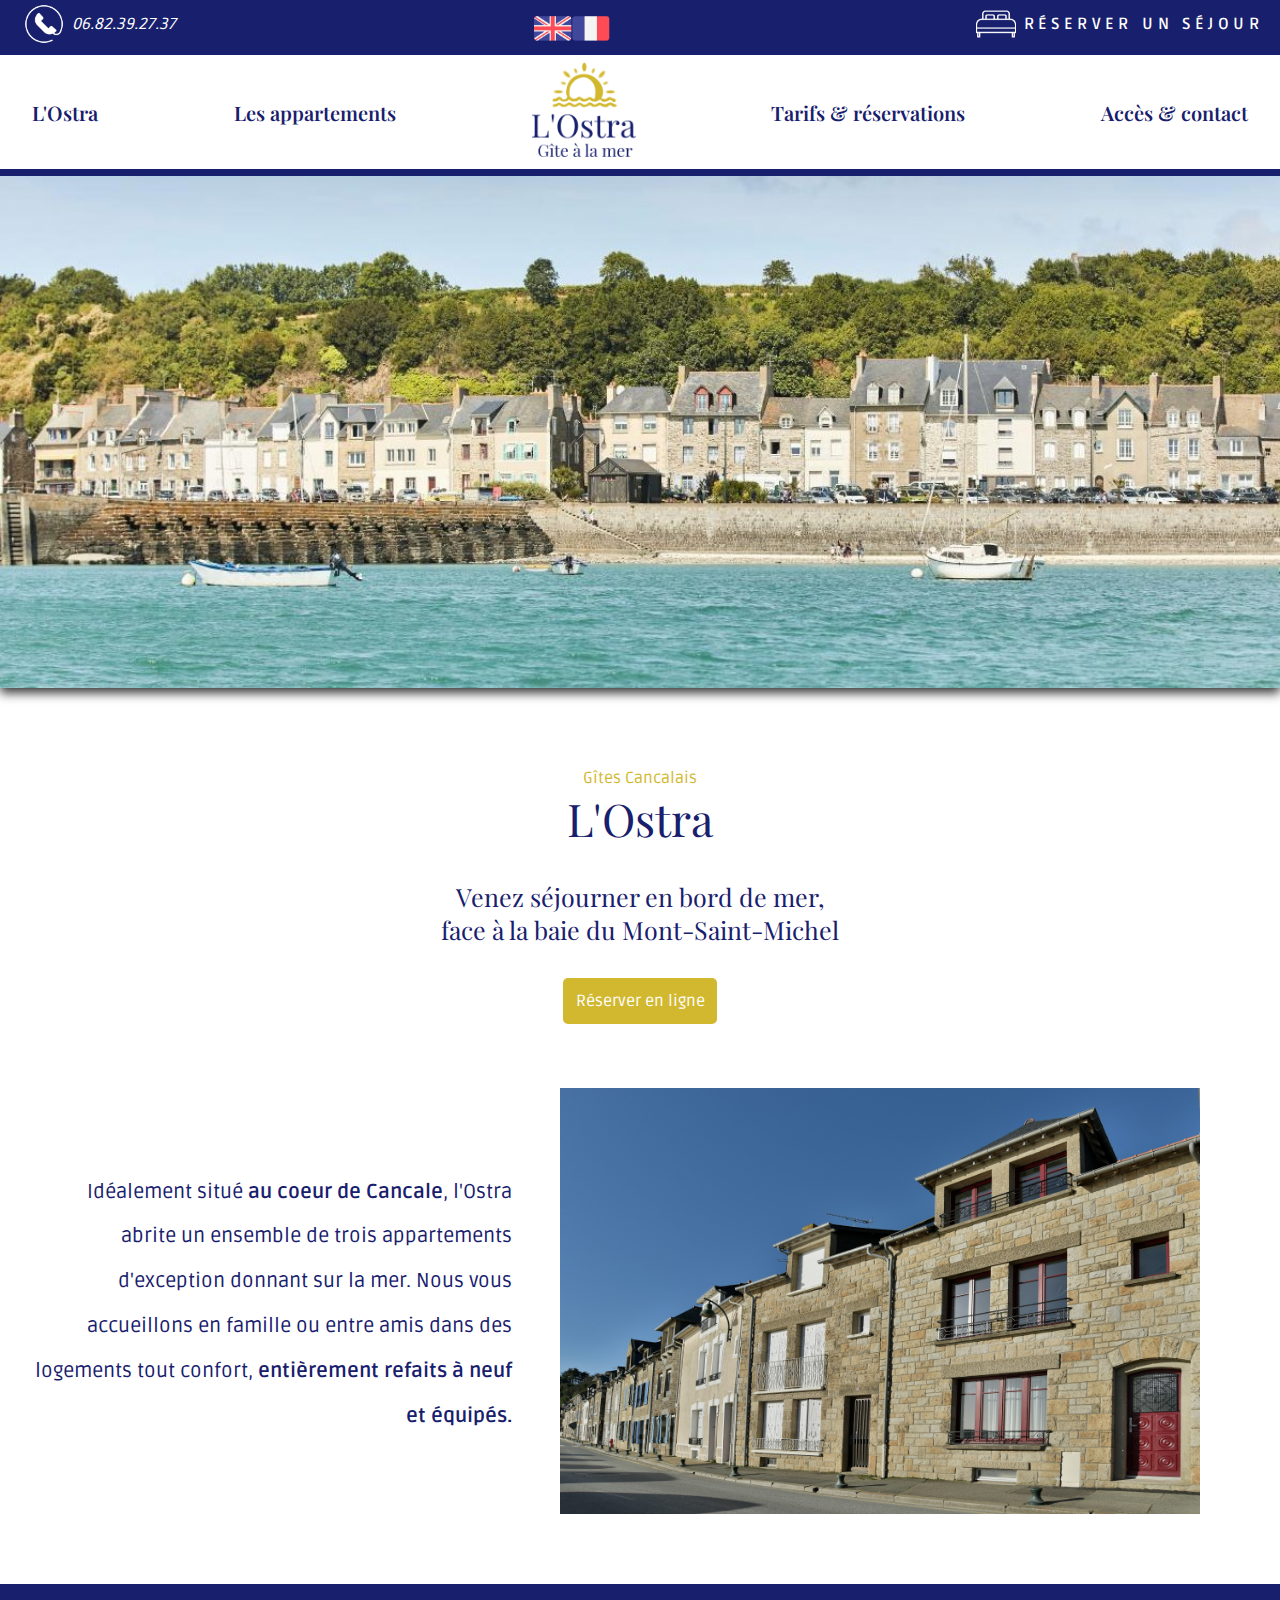
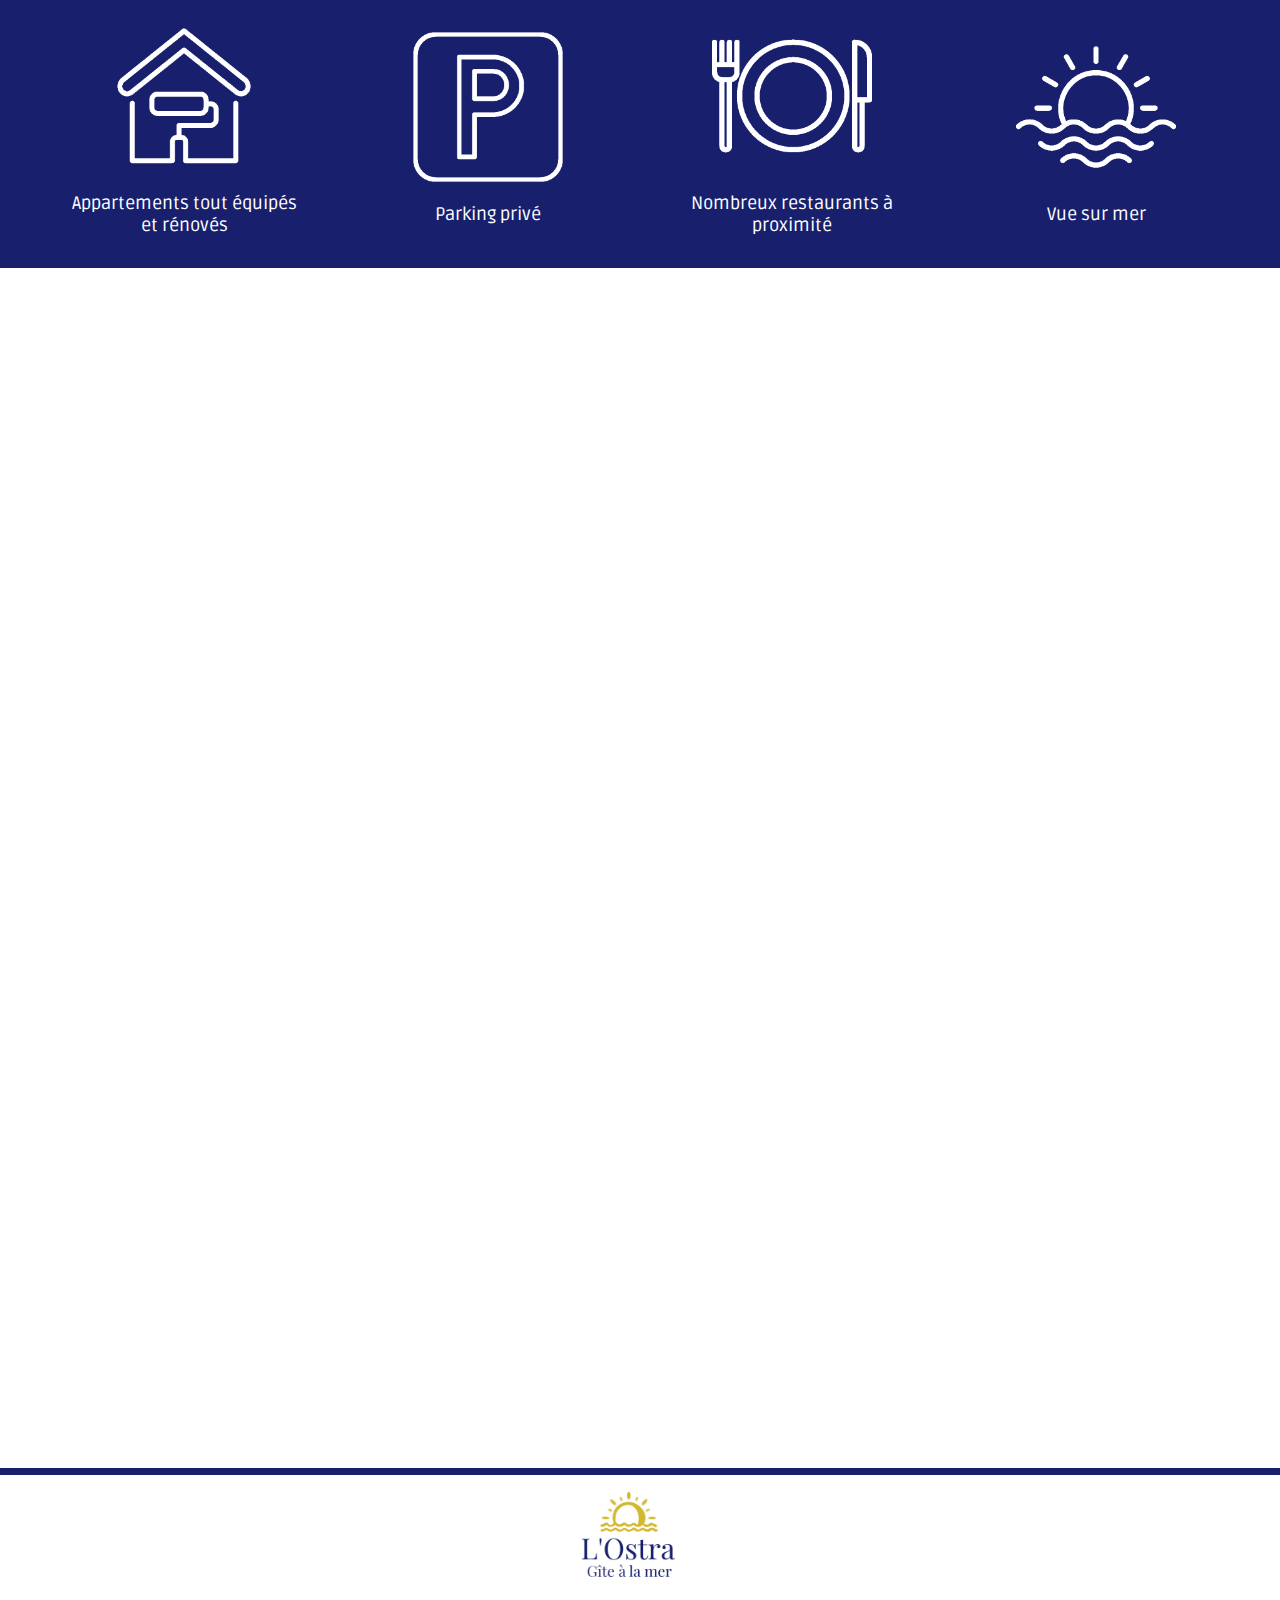
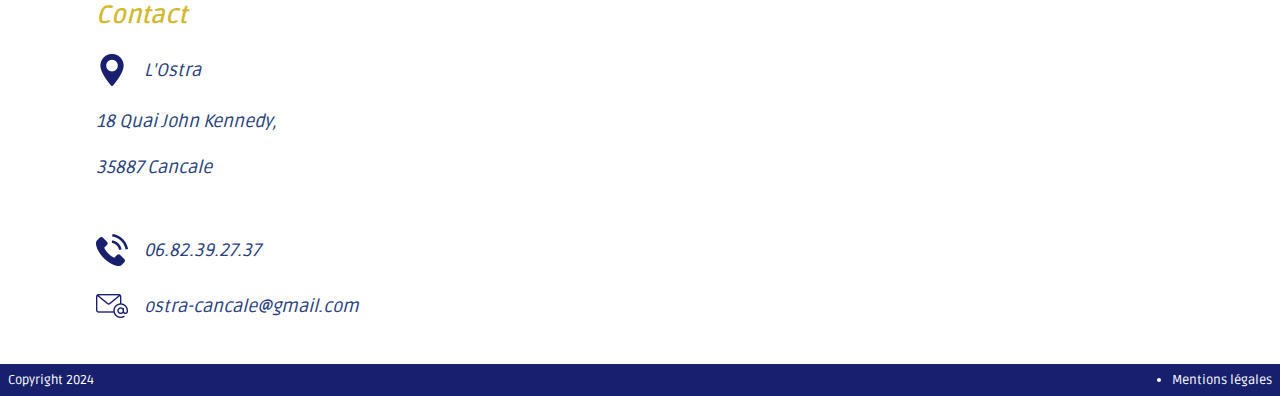
==== commit 8c687010: "telephone" ====
--- a/index.html
+++ b/index.html
@@ -18,7 +18,7 @@
   
     <header>
         <ul id="info_line">
-            <li><img class="info-icon" src="./img/phone-iconw.png" alt="logo">02 26 15 48 59</li> 
+            <li><img class="info-icon" src="./img/phone-iconw.png" alt="logo">06.82.39.27.37</li> 
             <li><img class="langIcon" id="english" src="./img/engfra.png" alt="logo"></li>
             <li id="button-resa"><img class="info-icon" src="./img/bedw.png" alt="logo">Réserver un séjour</li>
             <!-- <li id="button-resaEn"><img class="info-icon" src="./img/bedw.png" alt="logo">Book a stay</li>
@@ -147,7 +147,7 @@
             <li>35887 Cancale</li>
 
             
-            <li id="phone_number"><img id="logofooter" src="./img/telephone-blue.png" alt="logo"> 02.56.89.42.16</li>
+            <li id="phone_number"><img id="logofooter" src="./img/telephone-blue.png" alt="logo"> 06.82.39.27.37</li>
             <li><img id="logofooter" src="./img/emailb.png" alt="logo">ostra-cancale@gmail.com</li>
         </ul>
            <iframe src="https://www.google.com/maps/embed?pb=!1m18!1m12!1m3!1d84282.75724838756!2d-1.9298327295384368!3d48.68949697264132!2m3!1f0!2f0!3f0!3m2!1i1024!2i768!4f13.1!3m3!1m2!1s0x480e9d7546e61dbd%3A0x40ca5cd36e4b6c0!2sCancale!5e0!3m2!1sfr!2sfr!4v1680554603743!5m2!1sfr!2sfr" width="600" height="350" style="border:0;" allowfullscreen="" loading="lazy" referrerpolicy="no-referrer-when-downgrade"></iframe>
--- a/index.css
+++ b/index.css
@@ -464,8 +464,12 @@
   display: none;
 }
 
+#cle a{
+  margin: 3rem;
+  color:white;
+}
 #cle{
-  padding-bottom: 3rem;
+  margin: 3rem;
 }
 
 .apparttitle2En {
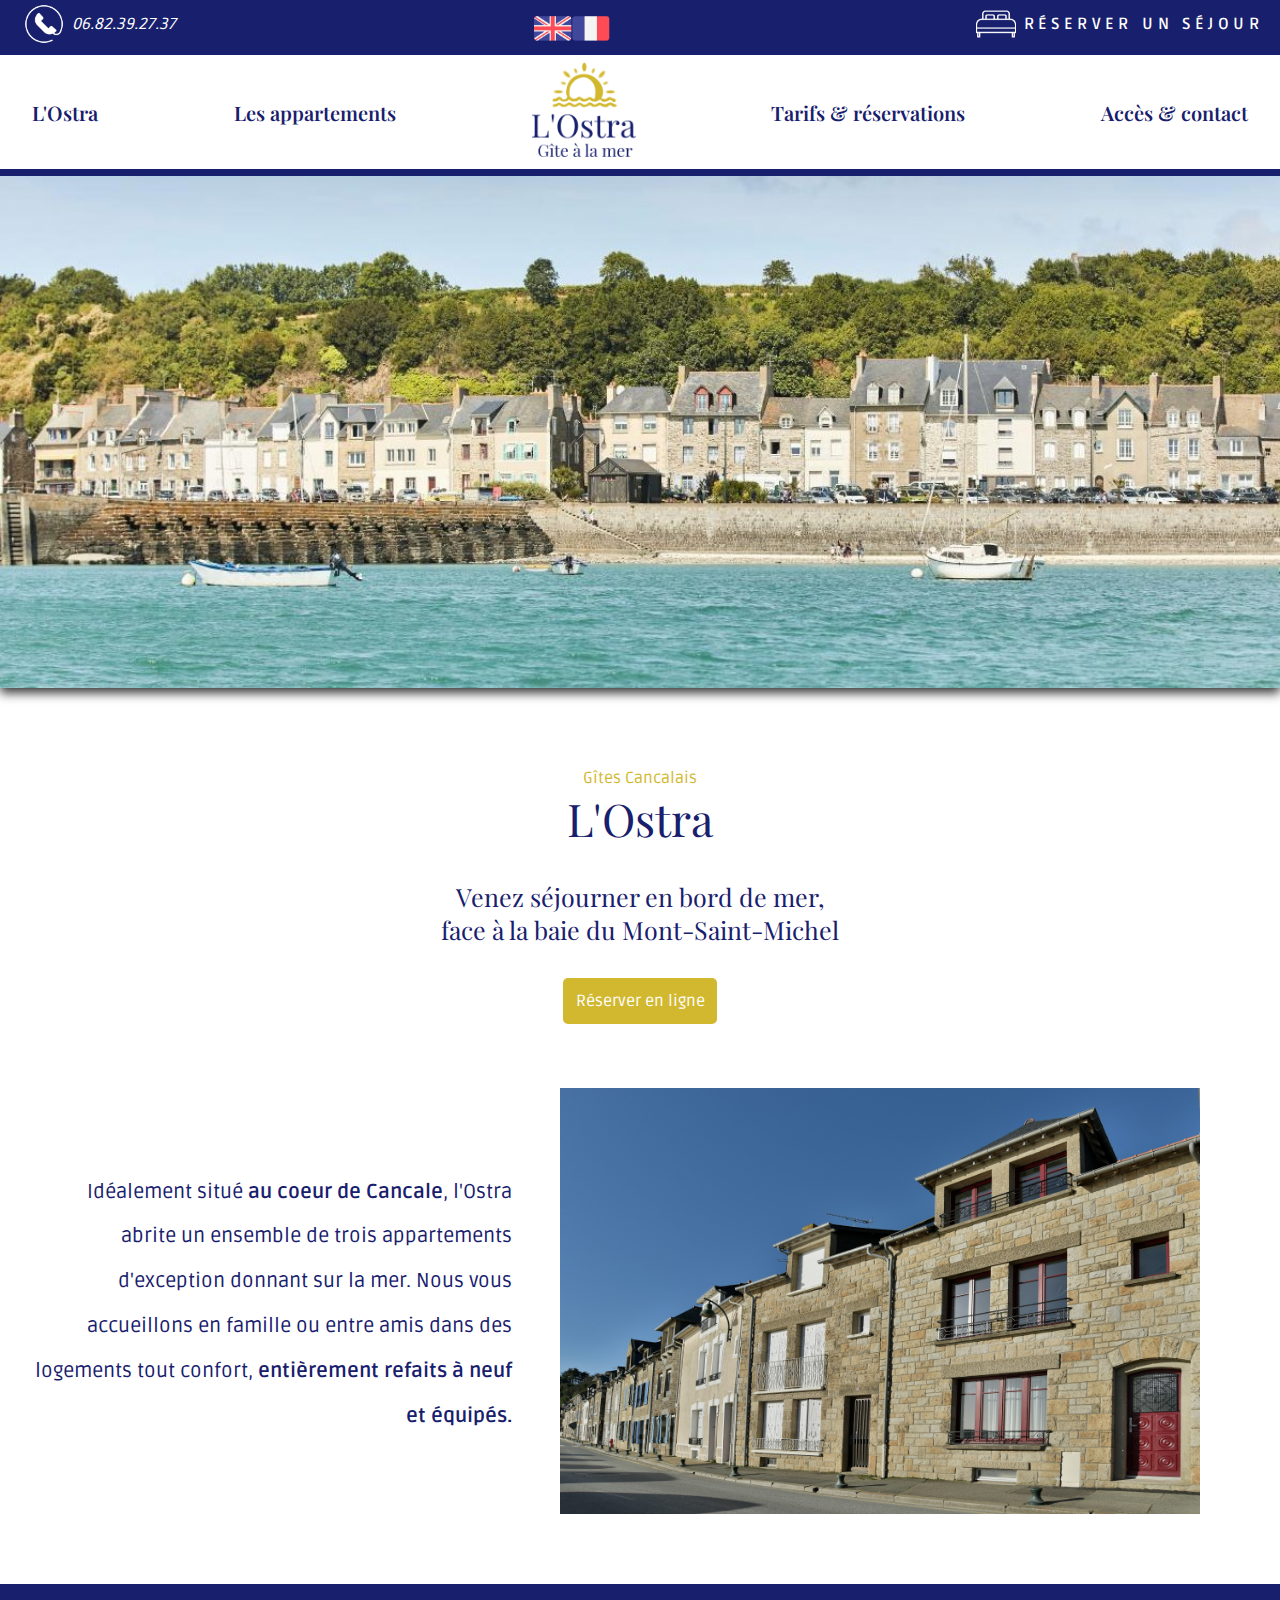
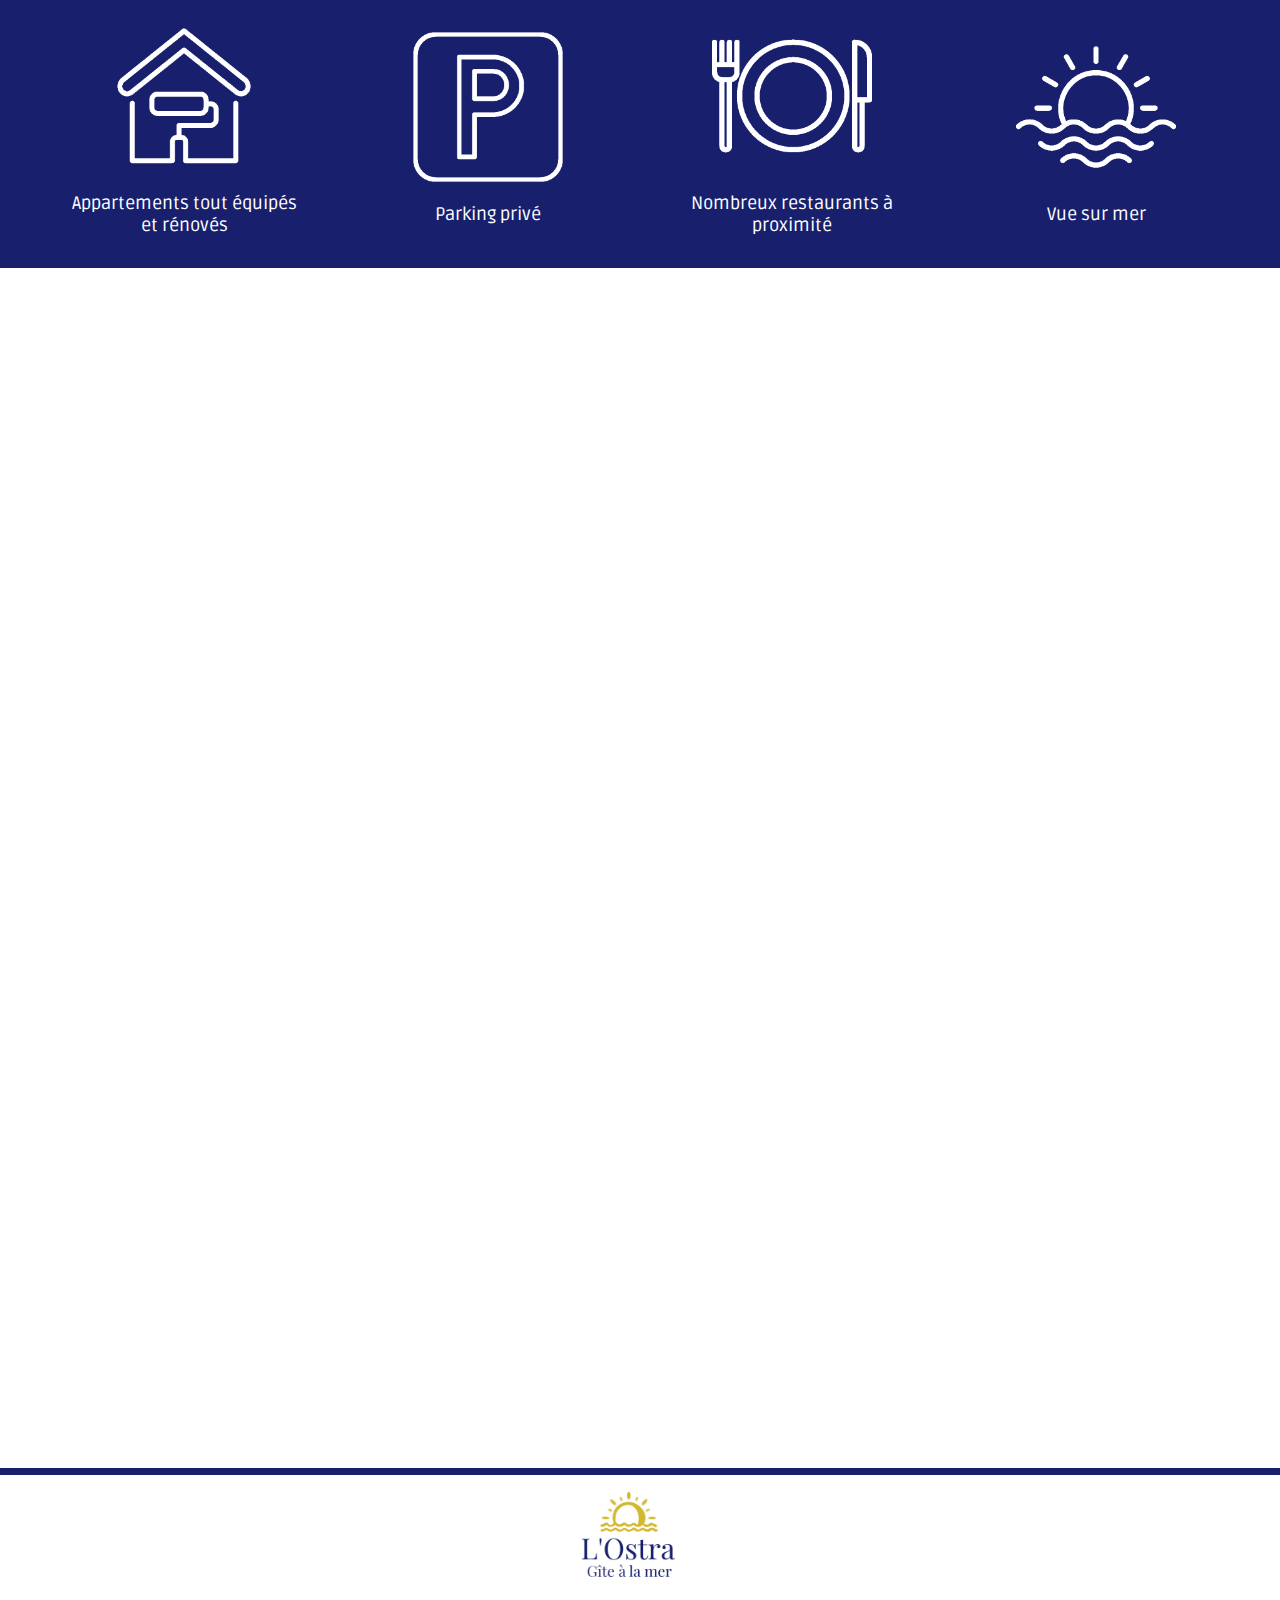
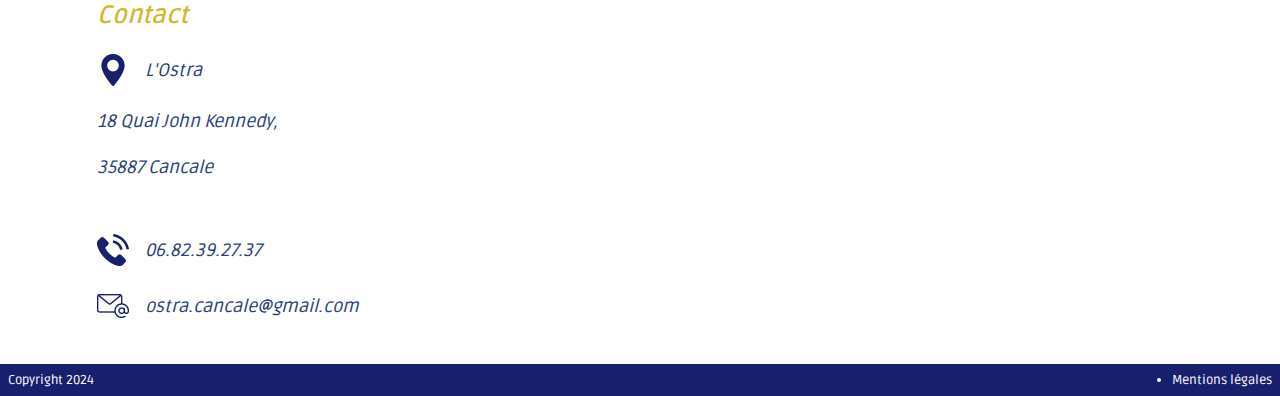
==== commit 11ecc314: "mail" ====
--- a/index.html
+++ b/index.html
@@ -20,7 +20,7 @@
         <ul id="info_line">
             <li><img class="info-icon" src="./img/phone-iconw.png" alt="logo">06.82.39.27.37</li> 
             <li><img class="langIcon" id="english" src="./img/engfra.png" alt="logo"></li>
-            <li id="button-resa"><img class="info-icon" src="./img/bedw.png" alt="logo">Réserver un séjour</li>
+            <li id="button-resa"><img class="info-icon" src="./img/bedw.png" alt="logo"><a href="tarifs.html">Réserver un séjour</a></li>
             <!-- <li id="button-resaEn"><img class="info-icon" src="./img/bedw.png" alt="logo">Book a stay</li>
             -->
         </ul>
@@ -73,7 +73,7 @@
 
         <div id="attractEn">Come and stay by the sea, facing the bay of Mont-Saint-Michel</div>
         
-        <button id="buttonbookFr">Réserver en ligne</button>
+        <button id="buttonbookFr"><a href="tarifs.html">Réserver en ligne</a></button>
         <button id="buttonbookEn">Book online</button>
         <div id="presentation">
             <div id="presentationtext">Idéalement situé <b>au coeur de Cancale</b>, l'Ostra abrite un ensemble de trois appartements d'exception donnant sur la mer. Nous vous accueillons en famille ou entre amis dans des logements tout confort, <b>entièrement refaits à neuf et équipés.</b></div>
@@ -148,7 +148,7 @@
 
             
             <li id="phone_number"><img id="logofooter" src="./img/telephone-blue.png" alt="logo"> 06.82.39.27.37</li>
-            <li><img id="logofooter" src="./img/emailb.png" alt="logo">ostra-cancale@gmail.com</li>
+            <li><img id="logofooter" src="./img/emailb.png" alt="logo">ostra.cancale@gmail.com</li>
         </ul>
            <iframe src="https://www.google.com/maps/embed?pb=!1m18!1m12!1m3!1d84282.75724838756!2d-1.9298327295384368!3d48.68949697264132!2m3!1f0!2f0!3f0!3m2!1i1024!2i768!4f13.1!3m3!1m2!1s0x480e9d7546e61dbd%3A0x40ca5cd36e4b6c0!2sCancale!5e0!3m2!1sfr!2sfr!4v1680554603743!5m2!1sfr!2sfr" width="600" height="350" style="border:0;" allowfullscreen="" loading="lazy" referrerpolicy="no-referrer-when-downgrade"></iframe>
     </div>
--- a/index.css
+++ b/index.css
@@ -47,10 +47,17 @@
   font-style: normal;
   font-weight: 600;
   letter-spacing: 0.3rem;
-}
-
-#button-resa:hover,
-#button-resaEn:hover {
+  color:white;
+}
+#button-resa a{
+  color: white;
+}
+
+#button-resa a:active{
+  color: white;
+}
+#button-resa a:hover,
+#button-resaEn a:hover {
   cursor: pointer;
   color: #d2b82e;
   transition: 0.6s;
@@ -250,6 +257,7 @@
 
 main a {
   text-decoration: none;
+  color:white;
 }
 
 #pres{
